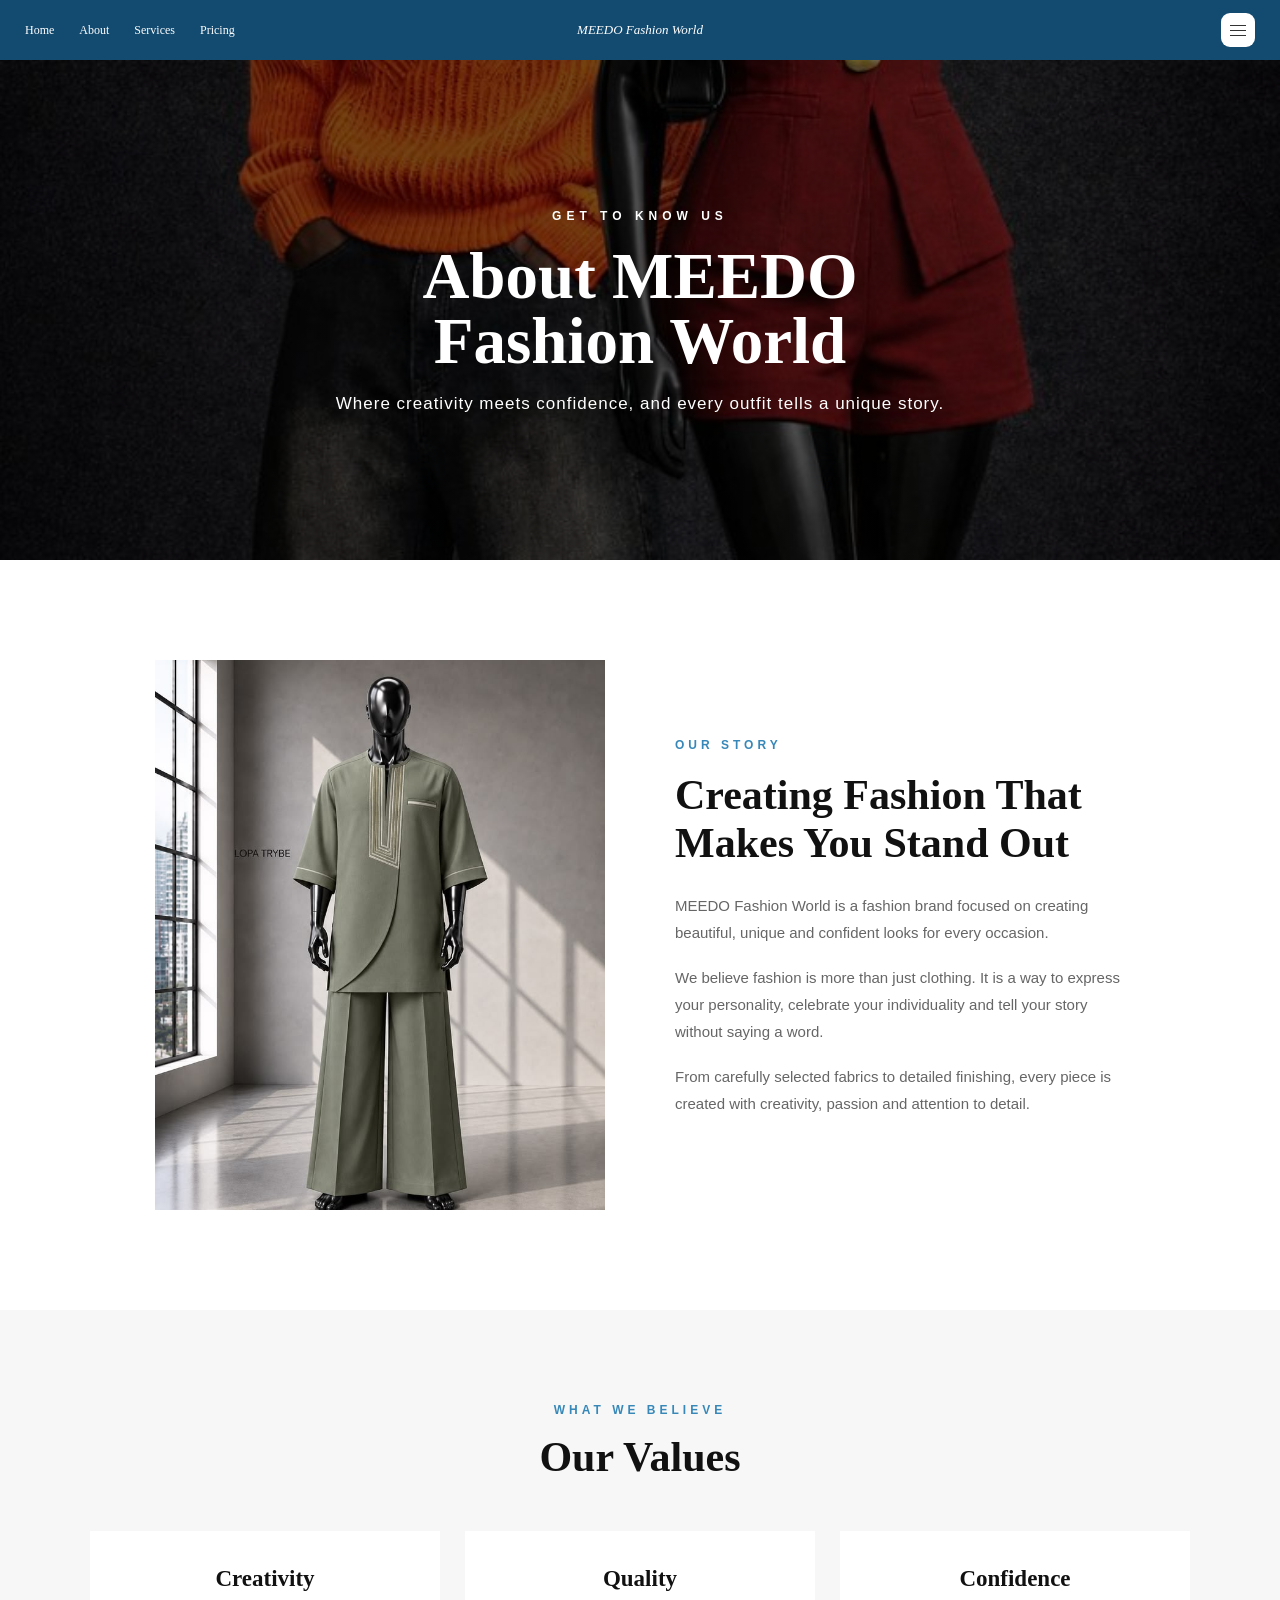
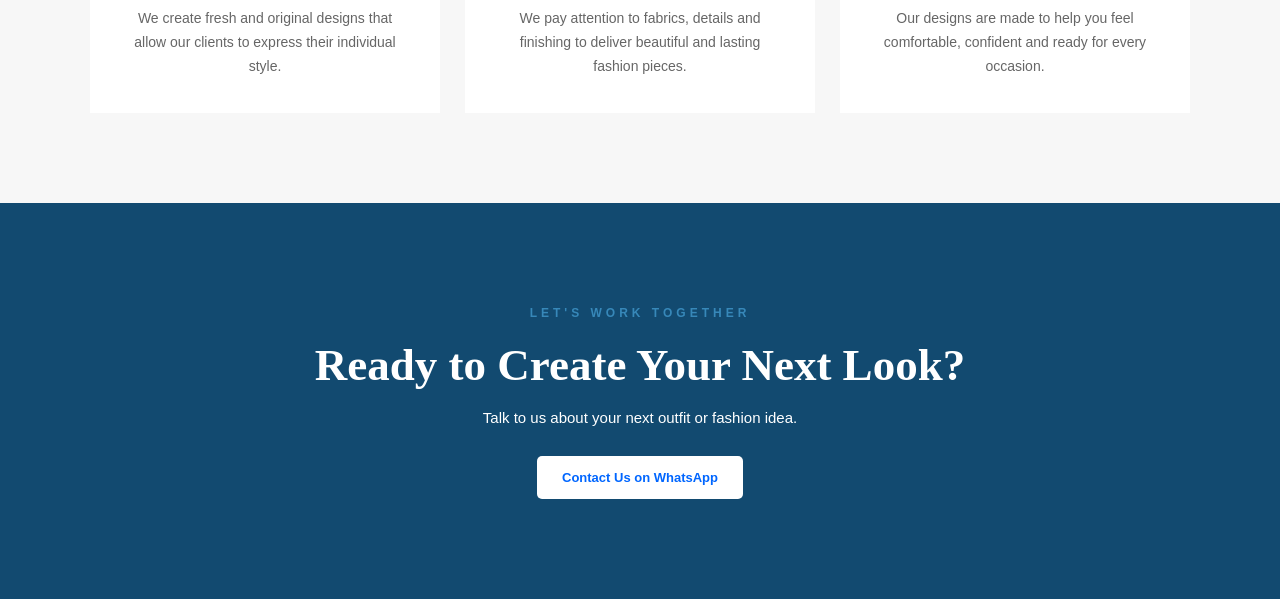
==== about us.html @ 56f20298 "Initial project upload" ====
<!DOCTYPE html>
<html lang="en">
<head>
    <meta charset="UTF-8">
    <meta name="viewport" content="width=device-width, initial-scale=1.0">
    <title>About Us - MEEDO Fashion World</title>
    <link rel="stylesheet" href="style.css">
</head>

<body>

    <nav class="navbar">

        <div class="nav-links">
            <a href="index.html">Home</a>
            <a href="about.html">About</a>
            <a href="#">Services</a>
            <a href="#">Pricing</a>
        </div>

        <div class="logo">
            MEEDO Fashion World
        </div>

        <input type="checkbox" id="menu-toggle">

        <label for="menu-toggle" class="menu-btn">
            <span></span>
            <span></span>
            <span></span>
        </label>

        <div class="dropdown">
            <a href="index.html">Home</a>
            <a href="about us.html">About</a>
            <a href="#">Services</a>
            <a href="#">Pricing</a>
        </div>

    </nav>


    <section class="about-hero">

        <div class="about-hero-content">

            <span>GET TO KNOW US</span>

            <h1>About MEEDO<br>Fashion World</h1>

            <p>
                Where creativity meets confidence, and every outfit
                tells a unique story.
            </p>

        </div>

    </section>


    <section class="about-story">

        <div class="about-image">
            <img src="image/Men senator.jfif" alt="MEEDO Fashion World">
        </div>

        <div class="about-text">

            <span>OUR STORY</span>

            <h2>Creating Fashion That Makes You Stand Out</h2>

            <p>
                MEEDO Fashion World is a fashion brand focused on creating
                beautiful, unique and confident looks for every occasion.
            </p>

            <p>
                We believe fashion is more than just clothing. It is a way
                to express your personality, celebrate your individuality
                and tell your story without saying a word.
            </p>

            <p>
                From carefully selected fabrics to detailed finishing,
                every piece is created with creativity, passion and
                attention to detail.
            </p>

        </div>

    </section>


    <section class="about-values">

        <div class="values-heading">

            <span>WHAT WE BELIEVE</span>

            <h2>Our Values</h2>

        </div>

        <div class="values-grid">

            <div class="value-card">
                <h3>Creativity</h3>
                <p>
                    We create fresh and original designs that allow
                    our clients to express their individual style.
                </p>
            </div>

            <div class="value-card">
                <h3>Quality</h3>
                <p>
                    We pay attention to fabrics, details and finishing
                    to deliver beautiful and lasting fashion pieces.
                </p>
            </div>

            <div class="value-card">
                <h3>Confidence</h3>
                <p>
                    Our designs are made to help you feel comfortable,
                    confident and ready for every occasion.
                </p>
            </div>

        </div>

    </section>


    <section class="about-cta">

        <div>
            <span>LET'S WORK TOGETHER</span>

            <h2>Ready to Create Your Next Look?</h2>

            <p>
                Talk to us about your next outfit or fashion idea.
            </p>

            <a href="https://wa.me/2348000000000" target="_blank">
                Contact Us on WhatsApp
            </a>
        </div>

    </section>


</body>
</html>
---- style.css ----
* {
    margin: 0;
    padding: 0;
    box-sizing: border-box;
}

body {
    background: #ffffff;
    font-family: Arial, sans-serif;
}

.navbar {
    width: 100%;
    height: 60px;
    background: #124a70;
    display: flex;
    align-items: center;
    justify-content: center;
    position: relative;
    padding: 0 25px;
}

.nav-links {
    position: absolute;
    left: 25px;
    display: flex;
    align-items: center;
    gap: 25px;
}

.nav-links a {
    text-decoration: none;
    color: #ffffff;
    font-family: Georgia, serif;
    font-size: 12px;
}

.logo {
    font-family: Georgia, serif;
    font-style: italic;
    font-size: 13px;
    color: #ffffff;
}

#menu-toggle {
    display: none;
}

.menu-btn {
    position: absolute;
    right: 25px;
    width: 34px;
    height: 34px;
    background: #ffffff;
    border-radius: 9px;
    display: flex;
    flex-direction: column;
    align-items: center;
    justify-content: center;
    gap: 4px;
    cursor: pointer;
}

.menu-btn span {
    display: block;
    width: 16px;
    height: 1px;
    background: #333333;
}

.dropdown {
    display: none;
    position: absolute;
    right: 25px;
    top: 55px;
    width: 160px;
    background: #ffffff;
    border-radius: 8px;
    padding: 8px 0;
    box-shadow: 0 5px 20px rgba(0, 0, 0, 0.15);
    z-index: 100;
}

.dropdown a {
    display: block;
    padding: 11px 16px;
    text-decoration: none;
    color: #111111;
    font-family: Georgia, serif;
    font-size: 12px;
}

.dropdown a:hover {
    background: #f2f2f2;
}

#menu-toggle:checked ~ .dropdown {
    display: block;
}

.hero {
    width: 100%;
    min-height: calc(100vh - 60px);
    background-image: linear-gradient(
        rgba(0, 0, 0, 0.55),
        rgba(0, 0, 0, 0.55)
    ),
    url("image/Fashion\ flyer\ element\ for\ Different\ Fashion\ services_.jfif");
    background-size: cover;
    background-position: center;
    background-repeat: no-repeat;

    display: flex;
    align-items: center;
    justify-content: center;
    text-align: center;

    color: white;
    padding: 60px 20px;
}

.hero-content {
    max-width: 850px;
    margin: auto;
}

.hero-small-text {
    display: block;
    font-size: 14px;
    letter-spacing: 5px;
    margin-bottom: 20px;
    font-weight: bold;
    color: #0066ff;
}

.hero h1 {
    font-family: Georgia, serif;
    font-size: 70px;
    line-height: 1;
    letter-spacing: 3px;
    margin-bottom: 20px;
}

.designer-text {
    display: block;
    font-size: 20px;
    font-style: italic;
    letter-spacing: 2px;
    margin-bottom: 25px;
    color: #0066ff;
}

.hero p {
    max-width: 650px;
    margin: 0 auto 35px;
    font-size: 16px;
    line-height: 1.8;
    color: #eeeeee;
}

.hero-buttons {
    display: flex;
    justify-content: center;
    align-items: center;
    gap: 15px;
}

.btn {
    display: inline-block;
    padding: 14px 28px;
    background: #0066ff;
    color: white;
    text-decoration: none;
    font-size: 13px;
    border-radius: 5px;
    transition: 0.3s;
}

.btn:hover {
    background: #004dcc;
}

.second-btn {
    background: transparent;
    border: 1px solid white;
}

.second-btn:hover {
    background: white;
    color: #111;
}

.collection {
    width: 100%;
    padding: 90px 7%;
    background: #ffffff;
}

.collection-heading {
    text-align: center;
    max-width: 650px;
    margin: 0 auto 50px;
}

.collection-heading span {
    font-size: 12px;
    letter-spacing: 4px;
    color: #0066ff;
    font-weight: bold;
}

.collection-heading h2 {
    font-family: Georgia, serif;
    font-size: 42px;
    margin: 15px 0;
    color: #111111;
}

.collection-heading p {
    color: #666666;
    font-size: 15px;
    line-height: 1.7;
}

.collection-grid {
    display: grid;
    grid-template-columns: repeat(3, 1fr);
    gap: 25px;
    max-width: 1200px;
    margin: auto;
}

.collection-card {
    background: #ffffff;
    overflow: hidden;
    border-radius: 8px;
    box-shadow: 0 5px 20px rgba(0, 0, 0, 0.08);
    transition: 0.3s;
}
/* 
.collection-card:hover {
    transform: translateY(-8px);
    box-shadow: 0 12px 30px rgba(0, 0, 0, 0.15);
} */

.collection-card img {
    width: 100%;
    height: 360px;
    object-fit: cover;
    display: block;
}

.card-content {
    padding: 22px;
}

.card-content h3 {
    font-family: Georgia, serif;
    font-size: 22px;
    color: #111111;
    margin-bottom: 10px;
}

.card-content p {
    color: #666666;
    font-size: 14px;
    line-height: 1.6;
    margin-bottom: 18px;
}

.card-content a {
    color: #0066ff;
    text-decoration: none;
    font-size: 13px;
    font-weight: bold;
}

.card-content a:hover {
    text-decoration: underline;
}


.contact-section {
    width: 100%;
    padding: 100px 7%;
    background: #f7f7f7;
}

.contact-heading {
    text-align: center;
    max-width: 700px;
    margin: 0 auto 60px;
}

.contact-heading span {
    font-size: 12px;
    letter-spacing: 4px;
    color: #0066ff;
    font-weight: bold;
}

.contact-heading h2 {
    font-family: Georgia, serif;
    font-size: 45px;
    margin: 15px 0;
    color: #111111;
}

.contact-heading p {
    color: #666666;
    font-size: 15px;
    line-height: 1.8;
}

.contact-container {
    max-width: 1150px;
    margin: auto;
    display: grid;
    grid-template-columns: 1fr 1fr;
    gap: 70px;
    align-items: center;
}

.contact-info {
    display: flex;
    flex-direction: column;
    gap: 30px;
}

.contact-item {
    display: flex;
    align-items: flex-start;
    gap: 18px;
}

.contact-icon {
    width: 48px;
    height: 48px;
    min-width: 48px;
    background: #0066ff;
    color: #ffffff;
    border-radius: 50%;
    display: flex;
    align-items: center;
    justify-content: center;
    font-size: 17px;
    font-weight: bold;
}

.contact-item h3 {
    font-family: Georgia, serif;
    font-size: 18px;
    margin-bottom: 6px;
    color: #111111;
}

.contact-item p {
    font-size: 14px;
    color: #555555;
    margin-bottom: 5px;
}

.contact-item a {
    color: #0066ff;
    text-decoration: none;
    font-size: 13px;
}

/* .contact-item a:hover {
    text-decoration: underline;
} */

.appointment-box {
    background: #124a70;
    color: white;
    padding: 50px;
    border-radius: 10px;
}

.appointment-box > span {
    font-size: 11px;
    letter-spacing: 3px;
    font-weight: bold;
}

.appointment-box h3 {
    font-family: Georgia, serif;
    font-size: 42px;
    line-height: 1.1;
    margin: 18px 0;
}

.appointment-box > p {
    font-size: 14px;
    line-height: 1.8;
    color: #e8efff;
    margin-bottom: 30px;
}

.appointment-list {
    display: flex;
    flex-direction: column;
    gap: 18px;
    margin-bottom: 35px;
}

.appointment-list div {
    display: flex;
    align-items: center;
    gap: 15px;
}

.appointment-list strong {
    font-family: Georgia, serif;
    font-size: 16px;
}

.appointment-list span {
    font-size: 13px;
}

.appointment-btn {
    display: inline-block;
    background: white;
    color: #0066ff;
    padding: 14px 25px;
    border-radius: 5px;
    text-decoration: none;
    font-size: 13px;
    font-weight: bold;
}

.appointment-btn:hover {
    background: #eeeeee;
}

.social-section {
    text-align: center;
    margin-top: 80px;
    padding-top: 35px;
    border-top: 1px solid #dddddd;
}

.social-section h3 {
    font-family: Georgia, serif;
    font-size: 20px;
    margin-bottom: 10px;
}

.social-section p {
    color: #666666;
    font-size: 13px;
    margin-bottom: 20px;
}

.social-links {
    display: flex;
    justify-content: center;
    gap: 25px;
}

.social-links a {
    text-decoration: none;
    color: #0066ff;
    font-size: 13px;
}

.social-links a:hover {
    text-decoration: underline;
}

.about-hero {
    width: 100%;
    min-height: 500px;
    background-image: linear-gradient(
        rgba(0, 0, 0, 0.55),
        rgba(0, 0, 0, 0.55)
    ),
    url("image/Clothes\ dummy.jfif");
    background-size: cover;
    background-position: center;
    display: flex;
    align-items: center;
    justify-content: center;
    text-align: center;
    color: white;
    padding: 60px 20px;
}

.about-hero-content span {
    font-size: 12px;
    letter-spacing: 5px;
    font-weight: bold;
}

.about-hero-content h1 {
    font-family: Georgia, serif;
    font-size: 65px;
    line-height: 1;
    margin: 20px 0;
}

.about-hero-content p {
    font-size: 17px;
    letter-spacing: 1px;
}


.about-story {
    max-width: 1150px;
    margin: auto;
    padding: 100px 7%;
    display: grid;
    grid-template-columns: 1fr 1fr;
    gap: 70px;
    align-items: center;
}

.about-image img {
    width: 100%;
    height: 550px;
    object-fit: cover;
    display: block;
}

.about-text span,
.values-heading span,
.about-cta span {
    color: #3788b9;
    font-size: 12px;
    letter-spacing: 4px;
    font-weight: bold;
}

.about-text h2 {
    font-family: Georgia, serif;
    font-size: 42px;
    line-height: 1.15;
    margin: 18px 0 25px;
    color: #111;
}

.about-text p {
    color: #666;
    font-size: 15px;
    line-height: 1.8;
    margin-bottom: 18px;
}


.about-values {
    background: #f7f7f7;
    padding: 90px 7%;
}

.values-heading {
    text-align: center;
    margin-bottom: 50px;
}

.values-heading h2 {
    font-family: Georgia, serif;
    font-size: 42px;
    margin-top: 15px;
    color: #111;
}

.values-grid {
    max-width: 1100px;
    margin: auto;
    display: grid;
    grid-template-columns: repeat(3, 1fr);
    gap: 25px;
}

.value-card {
    background: white;
    padding: 35px;
    text-align: center;
}

.value-card h3 {
    font-family: Georgia, serif;
    font-size: 23px;
    margin-bottom: 15px;
    color: #111;
}

.value-card p {
    color: #666;
    font-size: 14px;
    line-height: 1.7;
}


.about-cta {
    padding: 100px 20px;
    background: #124a70;
    color: white;
    text-align: center;
}

.about-cta h2 {
    font-family: Georgia, serif;
    font-size: 45px;
    margin: 18px 0;
}

.about-cta p {
    font-size: 15px;
    margin-bottom: 30px;
}

.about-cta a {
    display: inline-block;
    padding: 14px 25px;
    background: white;
    color: #0066ff;
    text-decoration: none;
    border-radius: 5px;
    font-size: 13px;
    font-weight: bold;
}


@media (max-width: 768px) {

    .nav-links {
        display: none;
    }

    .about-hero {
        min-height: 450px;
    }

    .about-hero-content h1 {
        font-size: 45px;
    }

    .about-story {
        grid-template-columns: 1fr;
        gap: 40px;
        padding: 70px 20px;
    }

    .about-image img {
        height: 400px;
    }

    .about-text h2 {
        font-size: 35px;
    }

    .values-grid {
        grid-template-columns: 1fr;
    }

    .about-cta h2 {
        font-size: 35px;
    }
}




@media (max-width: 992px) {

    .nav-links {
        gap: 15px;
    }

    .nav-links a {
        font-size: 11px;
    }

    .hero h1 {
        font-size: 55px;
    }

    .hero {
        min-height: 650px;
    }

    .collection-grid {
        grid-template-columns: repeat(2, 1fr);
    }

    .collection-card img {
        height: 320px;
    }

    .contact-container {
        grid-template-columns: 1fr;
        gap: 50px;
    }

    .about-story {
        grid-template-columns: 1fr 1fr;
        gap: 40px;
    }

    .about-text h2 {
        font-size: 35px;
    }

    .values-grid {
        grid-template-columns: repeat(2, 1fr);
    }
}


@media (max-width: 768px) {

    .navbar {
        height: 60px;
        padding: 0 20px;
    }

    .nav-links {
        display: none;
    }

    .logo {
        font-size: 12px;
    }

    .menu-btn {
        right: 20px;
    }

    .dropdown {
        right: 20px;
        top: 55px;
        width: 180px;
    }

    .dropdown a {
        padding: 13px 18px;
    }


    .hero {
        min-height: calc(100vh - 60px);
        padding: 70px 20px;
        background-position: center;
    }

    .hero-content {
        width: 100%;
    }

    .hero-small-text {
        font-size: 11px;
        letter-spacing: 3px;
    }

    .hero h1 {
        font-size: 48px;
        line-height: 1.05;
        letter-spacing: 1px;
    }

    .designer-text {
        font-size: 17px;
    }

    .hero p {
        font-size: 14px;
        line-height: 1.7;
        max-width: 500px;
    }

    .hero-buttons {
        flex-direction: column;
        gap: 12px;
    }

    .btn {
        width: 200px;
        text-align: center;
    }


    .collection {
        padding: 70px 20px;
    }

    .collection-heading {
        margin-bottom: 40px;
    }

    .collection-heading h2 {
        font-size: 35px;
    }

    .collection-heading p {
        font-size: 14px;
        line-height: 1.7;
    }

    .collection-grid {
        grid-template-columns: 1fr;
        gap: 25px;
    }

    .collection-card img {
        height: 420px;
    }

    .card-content {
        padding: 20px;
    }


    .contact-section {
        padding: 70px 20px;
    }

    .contact-heading {
        margin-bottom: 45px;
    }

    .contact-heading h2 {
        font-size: 35px;
        line-height: 1.2;
    }

    .contact-heading p {
        font-size: 14px;
    }

    .contact-container {
        grid-template-columns: 1fr;
        gap: 45px;
    }

    .contact-info {
        gap: 25px;
    }

    .contact-form {
        padding: 25px;
    }

    .form-row {
        grid-template-columns: 1fr;
    }

    .appointment-box {
        padding: 35px 25px;
    }

    .appointment-box h3 {
        font-size: 35px;
    }

    .appointment-box > p {
        font-size: 14px;
    }

    .social-links {
        flex-wrap: wrap;
        gap: 15px;
    }


    .about-hero {
        min-height: 450px;
        padding: 60px 20px;
    }

    .about-hero-content span {
        font-size: 10px;
        letter-spacing: 3px;
    }

    .about-hero-content h1 {
        font-size: 45px;
        line-height: 1.05;
    }

    .about-hero-content p {
        font-size: 14px;
        line-height: 1.6;
    }

    .about-story {
        grid-template-columns: 1fr;
        gap: 40px;
        padding: 70px 20px;
    }

    .about-image img {
        height: 450px;
    }

    .about-text h2 {
        font-size: 35px;
        line-height: 1.2;
    }

    .about-text p {
        font-size: 14px;
        line-height: 1.8;
    }

    .about-values {
        padding: 70px 20px;
    }

    .values-heading h2 {
        font-size: 35px;
    }

    .values-grid {
        grid-template-columns: 1fr;
        gap: 20px;
    }

    .value-card {
        padding: 30px 20px;
    }

    .about-cta {
        padding: 70px 20px;
    }

    .about-cta h2 {
        font-size: 35px;
        line-height: 1.2;
    }

    .about-cta p {
        line-height: 1.7;
    }
}


@media (max-width: 480px) {

    .navbar {
        padding: 0 15px;
    }

    .logo {
        font-size: 11px;
    }

    .menu-btn {
        right: 15px;
        width: 32px;
        height: 32px;
    }

    .dropdown {
        right: 15px;
        width: 170px;
    }


    .hero {
        min-height: 600px;
        padding: 60px 15px;
    }

    .hero-small-text {
        font-size: 9px;
        letter-spacing: 2px;
    }

    .hero h1 {
        font-size: 38px;
    }

    .designer-text {
        font-size: 15px;
    }

    .hero p {
        font-size: 13px;
    }

    .btn {
        width: 180px;
        padding: 13px 20px;
    }


    .collection {
        padding: 60px 15px;
    }

    .collection-heading span {
        font-size: 10px;
        letter-spacing: 3px;
    }

    .collection-heading h2 {
        font-size: 30px;
    }

    .collection-card img {
        height: 380px;
    }


    .contact-section {
        padding: 60px 15px;
    }

    .contact-heading span {
        font-size: 10px;
        letter-spacing: 3px;
    }

    .contact-heading h2 {
        font-size: 30px;
    }

    .contact-item {
        gap: 12px;
    }

    .contact-icon {
        width: 42px;
        height: 42px;
        min-width: 42px;
    }

    .appointment-box {
        padding: 30px 20px;
    }

    .appointment-box h3 {
        font-size: 30px;
    }


    .about-hero {
        min-height: 400px;
    }

    .about-hero-content h1 {
        font-size: 38px;
    }

    .about-story {
        padding: 60px 15px;
    }

    .about-image img {
        height: 380px;
    }

    .about-text h2 {
        font-size: 30px;
    }

    .about-values {
        padding: 60px 15px;
    }

    .values-heading h2 {
        font-size: 30px;
    }

    .about-cta {
        padding: 60px 15px;
    }

    .about-cta h2 {
        font-size: 30px;
    }
}
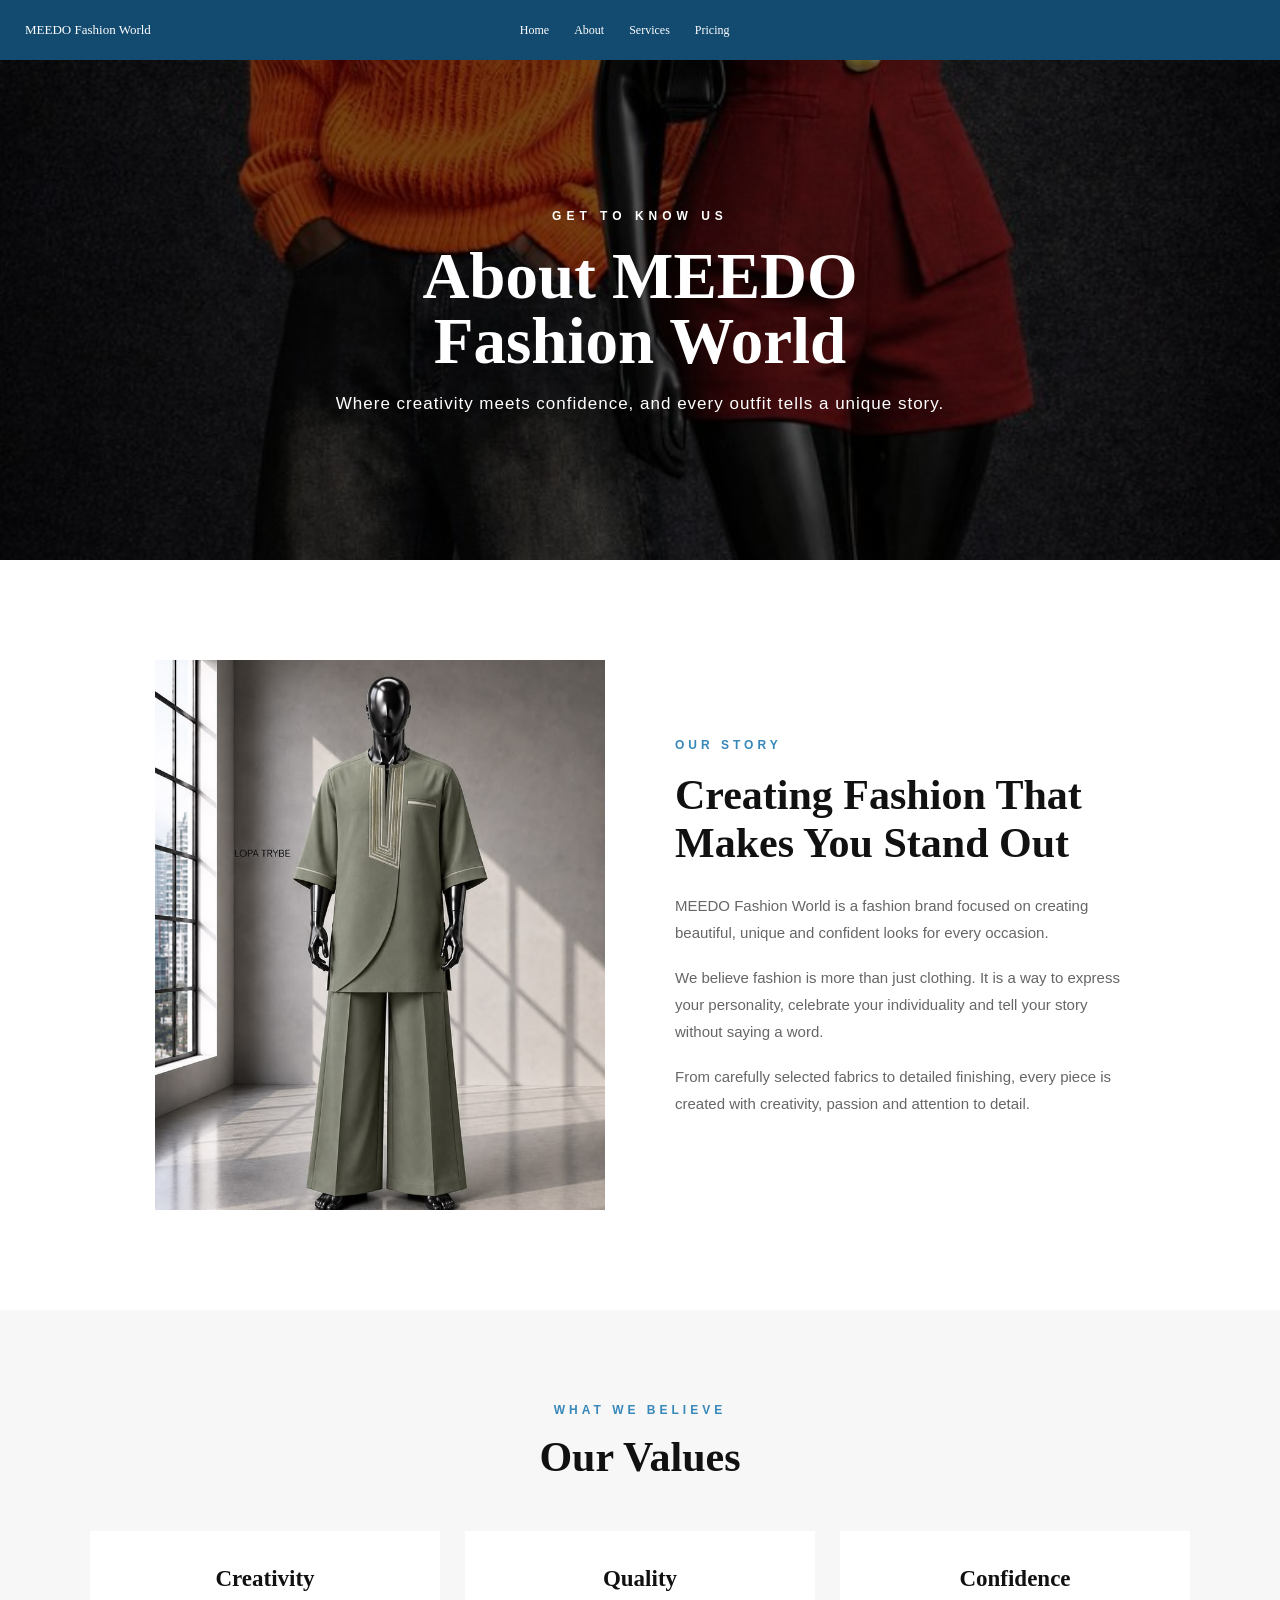
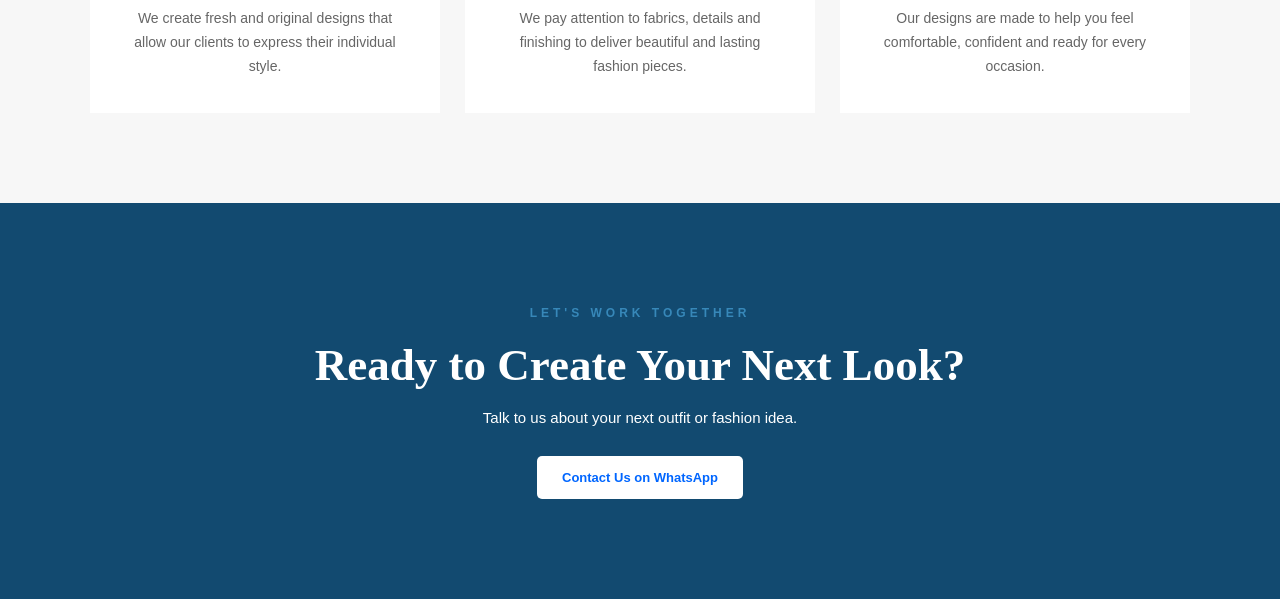
==== commit 381e987f: "update website" ====
--- a/about us.html
+++ b/about us.html
@@ -11,6 +11,10 @@
 
     <nav class="navbar">
 
+        <div class="logo">
+            MEEDO Fashion World
+        </div>
+
         <div class="nav-links">
             <a href="index.html">Home</a>
             <a href="about.html">About</a>
@@ -18,10 +22,8 @@
             <a href="#">Pricing</a>
         </div>
 
-        <div class="logo">
-            MEEDO Fashion World
-        </div>
-
+       
+<div class="men">
         <input type="checkbox" id="menu-toggle">
 
         <label for="menu-toggle" class="menu-btn">
@@ -35,6 +37,7 @@
             <a href="about us.html">About</a>
             <a href="#">Services</a>
             <a href="#">Pricing</a>
+        </div>
         </div>
 
     </nav>
--- a/style.css
+++ b/style.css
@@ -15,16 +15,17 @@
     background: #124a70;
     display: flex;
     align-items: center;
-    justify-content: center;
+    /* justify-content: center;  */
     position: relative;
     padding: 0 25px;
 }
 
 .nav-links {
-    position: absolute;
-    left: 25px;
+    position: relative;
+    left: 30%;
     display: flex;
     align-items: center;
+    /* justify-content: center; */
     gap: 25px;
 }
 
@@ -37,14 +38,20 @@
 
 .logo {
     font-family: Georgia, serif;
-    font-style: italic;
+    font-style: initial;
     font-size: 13px;
     color: #ffffff;
+    
 }
 
 #menu-toggle {
     display: none;
 }
+.men {
+    display: none;
+}
+
+
 
 .menu-btn {
     position: absolute;
@@ -94,7 +101,7 @@
     background: #f2f2f2;
 }
 
-#menu-toggle:checked ~ .dropdown {
+#menu-toggle:checked  .dropdown {
     display: block;
 }
 
@@ -332,7 +339,7 @@
     align-items: flex-start;
     gap: 18px;
 }
-
+/* 
 .contact-icon {
     width: 48px;
     height: 48px;
@@ -345,7 +352,7 @@
     justify-content: center;
     font-size: 17px;
     font-weight: bold;
-}
+} */
 
 .contact-item h3 {
     font-family: Georgia, serif;
